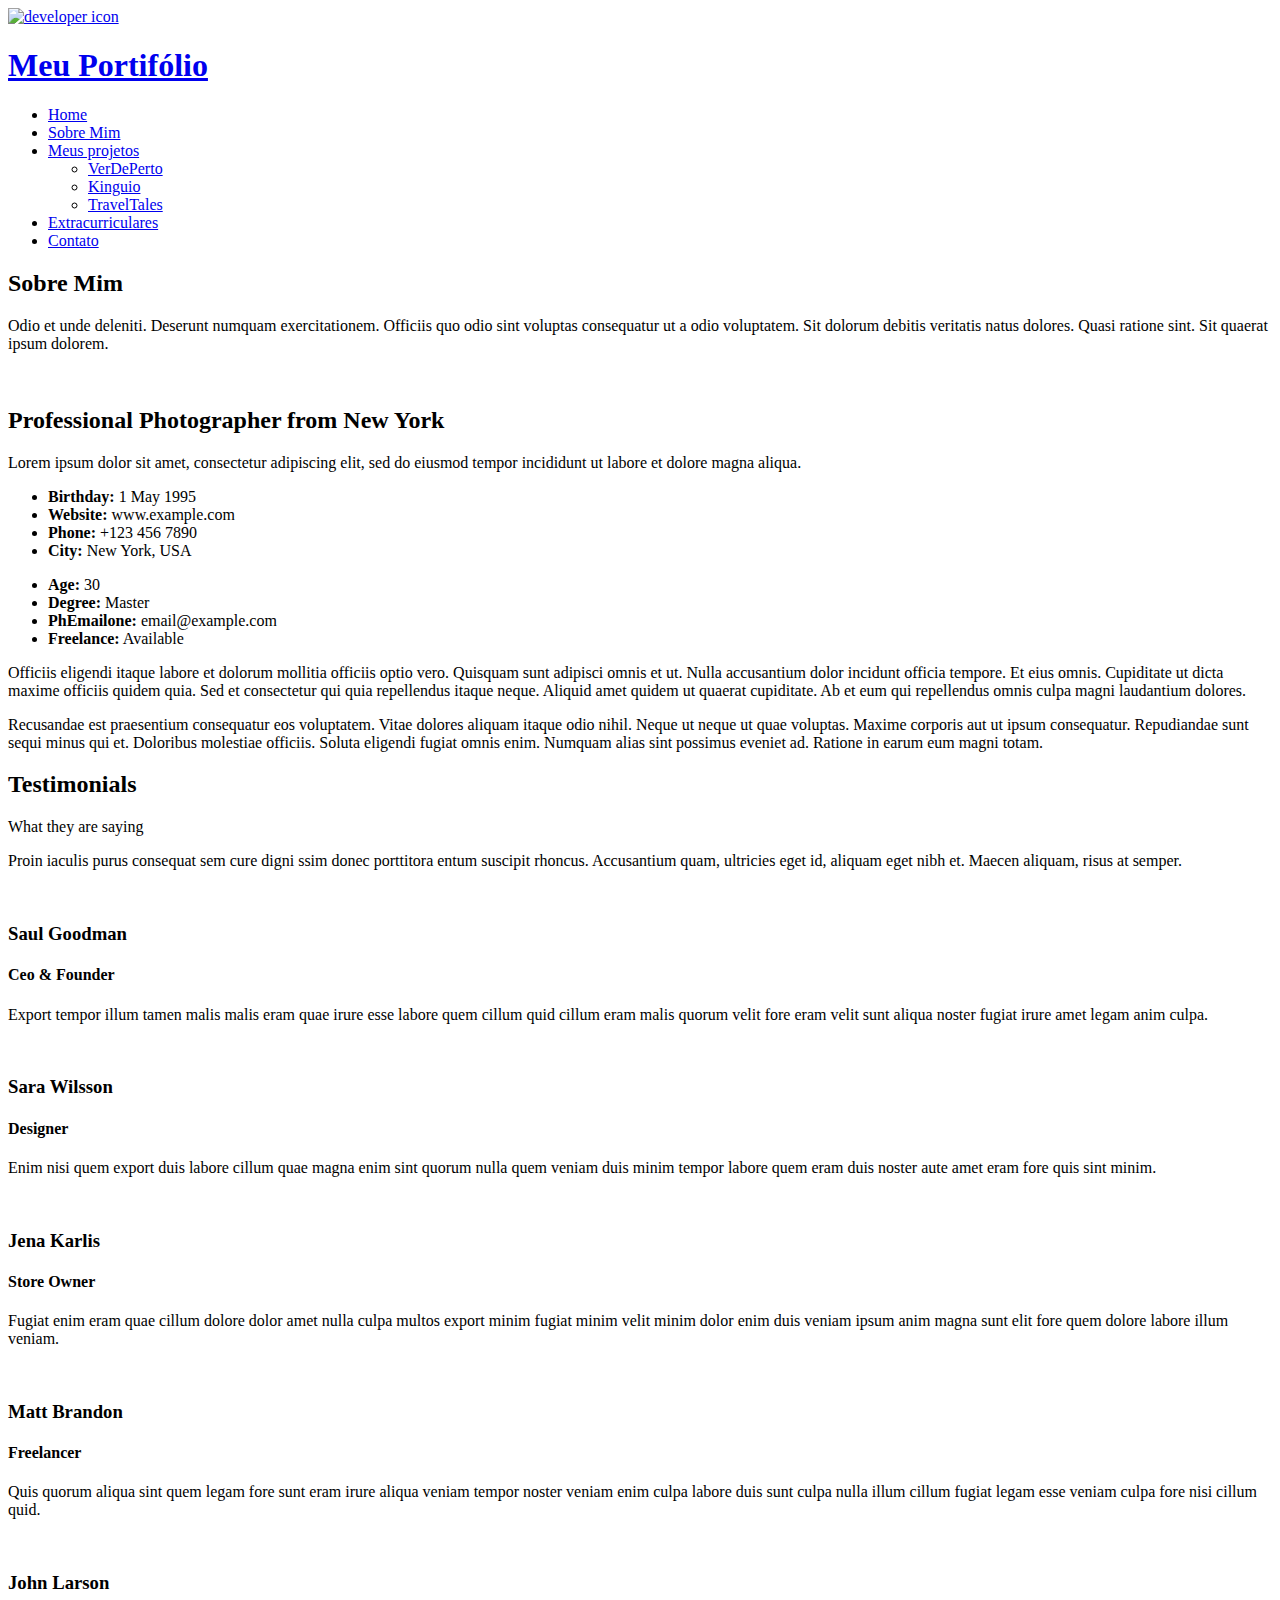
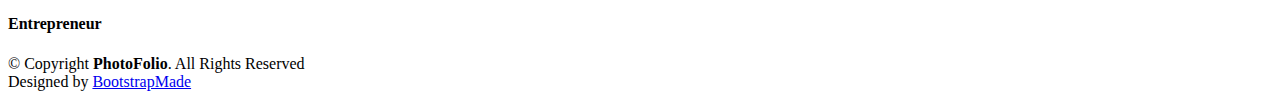
==== about.html @ e9c70b8e "Add files via upload" ====
<!DOCTYPE html>
<html lang="en">

<head>
  <meta charset="utf-8">
  <meta content="width=device-width, initial-scale=1.0" name="viewport">

  <title>Radássila Silva</title>
  <meta content="" name="description">
  <meta content="" name="keywords">

  <!-- Favicons -->
  <link href="assets/img/favicon.png" rel="icon">
  <link href="assets/img/apple-touch-icon.png" rel="apple-touch-icon">

  <!-- Google Fonts -->
  <link rel="preconnect" href="https://fonts.googleapis.com">
  <link rel="preconnect" href="https://fonts.gstatic.com" crossorigin>
  <link href="https://fonts.googleapis.com/css2?family=Open+Sans:ital,wght@0,300;0,400;0,500;0,600;0,700;1,300;1,400;1,600;1,700&family=Inter:ital,wght@0,300;0,400;0,500;0,600;0,700;1,300;1,400;1,500;1,600;1,700&family=Cardo:ital,wght@0,400;0,700;1,400&display=swap" rel="stylesheet">

  <!-- Vendor CSS Files -->
  <link href="assets/vendor/bootstrap/css/bootstrap.min.css" rel="stylesheet">
  <link href="assets/vendor/bootstrap-icons/bootstrap-icons.css" rel="stylesheet">
  <link href="assets/vendor/swiper/swiper-bundle.min.css" rel="stylesheet">
  <link href="assets/vendor/glightbox/css/glightbox.min.css" rel="stylesheet">
  <link href="assets/vendor/aos/aos.css" rel="stylesheet">

  <!-- Template Main CSS File -->
  <link href="assets/css/main.css" rel="stylesheet">

  <!-- =======================================================
  * Template Name: PhotoFolio
  * Template URL: https://bootstrapmade.com/photofolio-bootstrap-photography-website-template/
  * Updated: Mar 17 2024 with Bootstrap v5.3.3
  * Author: BootstrapMade.com
  * License: https://bootstrapmade.com/license/
  ======================================================== -->
</head>

<body>

  <!-- ======= Header ======= -->
  <header id="header" class="header d-flex align-items-center fixed-top">
    <div class="container-fluid d-flex align-items-center justify-content-between">

      <a href="#" class="logo d-flex align-items-center  me-auto me-lg-0">
        <!-- Uncomment the line below if you also wish to use an image logo -->
        <!-- <img src="assets/img/logo.png" alt=""> -->
        <img id="dev" src="assets/img/azul.png" alt="developer icon">
        <h1>Meu Portifólio</h1>
      </a>

      <nav id="navbar" class="navbar">
        <ul>
          <li><a href="index.html" >Home</a></li>
          <li><a href="about.html" class="active" >Sobre Mim</a></li>
          <li class="dropdown"><a href="#"><span>Meus projetos</span> <i class="bi bi-chevron-down dropdown-indicator"></i></a>
            <ul>
              <li><a href="gallery.html">VerDePerto</a></li>
              <li><a href="gallery.html">Kinguio</a></li>
              <li><a href="gallery.html">TravelTales</a></li>

            </ul>
          </li>
          <li><a href="services.html">Extracurriculares</a></li>
          <li><a href="contact.html">Contato</a></li>
        </ul>
      </nav><!-- .navbar -->

      <div class="header-social-links">
        <a href="https://instagram.com/radassila_beka?igshid=OGQ5ZDc2ODk2ZA==" class="instagram"><i class="bi bi-instagram"></i></a>
        <a href="https://www.linkedin.com/in/radassilasilva" class="linkedin"><i class="bi bi-linkedin"></i></i></a>
        <a href="https://github.com/radassila" class="github"><i class="bi bi-github"></i></a>
        <a href="mailto:rebekaradassila@gmail.com" class="email"><i class="bi bi-envelope-paper-fill"></i></a>
      </div>
      <i class="mobile-nav-toggle mobile-nav-show bi bi-list"></i>
      <i class="mobile-nav-toggle mobile-nav-hide d-none bi bi-x"></i>

    </div>
  </header><!-- End Header -->

  <main id="main" data-aos="fade" data-aos-delay="1500">

    <!-- ======= End Page Header ======= -->
    <div class="page-header d-flex align-items-center">
      <div class="container position-relative">
        <div class="row d-flex justify-content-center">
          <div class="col-lg-6 text-center">
            <h2>Sobre Mim</h2>
            <p>Odio et unde deleniti. Deserunt numquam exercitationem. Officiis quo odio sint voluptas consequatur ut a odio voluptatem. Sit dolorum debitis veritatis natus dolores. Quasi ratione sint. Sit quaerat ipsum dolorem.</p>

          </div>
        </div>
      </div>
    </div><!-- End Page Header -->

    <!-- ======= About Section ======= -->
    <section id="about" class="about">
      <div class="container">

        <div class="row gy-4 justify-content-center">
          <div class="col-lg-4">
            <img src="assets/img/profile-img.jpg" class="img-fluid" alt="">
          </div>
          <div class="col-lg-5 content">
            <h2>Professional Photographer from New York</h2>
            <p class="fst-italic py-3">
              Lorem ipsum dolor sit amet, consectetur adipiscing elit, sed do eiusmod tempor incididunt ut labore et dolore
              magna aliqua.
            </p>
            <div class="row">
              <div class="col-lg-6">
                <ul>
                  <li><i class="bi bi-chevron-right"></i> <strong>Birthday:</strong> <span>1 May 1995</span></li>
                  <li><i class="bi bi-chevron-right"></i> <strong>Website:</strong> <span>www.example.com</span></li>
                  <li><i class="bi bi-chevron-right"></i> <strong>Phone:</strong> <span>+123 456 7890</span></li>
                  <li><i class="bi bi-chevron-right"></i> <strong>City:</strong> <span>New York, USA</span></li>
                </ul>
              </div>
              <div class="col-lg-6">
                <ul>
                  <li><i class="bi bi-chevron-right"></i> <strong>Age:</strong> <span>30</span></li>
                  <li><i class="bi bi-chevron-right"></i> <strong>Degree:</strong> <span>Master</span></li>
                  <li><i class="bi bi-chevron-right"></i> <strong>PhEmailone:</strong> <span>email@example.com</span></li>
                  <li><i class="bi bi-chevron-right"></i> <strong>Freelance:</strong> <span>Available</span></li>
                </ul>
              </div>
            </div>
            <p class="py-3">
              Officiis eligendi itaque labore et dolorum mollitia officiis optio vero. Quisquam sunt adipisci omnis et ut. Nulla accusantium dolor incidunt officia tempore. Et eius omnis.
              Cupiditate ut dicta maxime officiis quidem quia. Sed et consectetur qui quia repellendus itaque neque. Aliquid amet quidem ut quaerat cupiditate. Ab et eum qui repellendus omnis culpa magni laudantium dolores.
            </p>
            <p class="m-0">
              Recusandae est praesentium consequatur eos voluptatem. Vitae dolores aliquam itaque odio nihil. Neque ut neque ut quae voluptas. Maxime corporis aut ut ipsum consequatur. Repudiandae sunt sequi minus qui et. Doloribus molestiae officiis.
              Soluta eligendi fugiat omnis enim. Numquam alias sint possimus eveniet ad. Ratione in earum eum magni totam.
            </p>
          </div>
        </div>

      </div>
    </section><!-- End About Section -->

    <!-- ======= Testimonials Section ======= -->
    <section id="testimonials" class="testimonials">
      <div class="container">

        <div class="section-header">
          <h2>Testimonials</h2>
          <p>What they are saying</p>
        </div>

        <div class="slides-3 swiper">
          <div class="swiper-wrapper">

            <div class="swiper-slide">
              <div class="testimonial-item">
                <div class="stars">
                  <i class="bi bi-star-fill"></i><i class="bi bi-star-fill"></i><i class="bi bi-star-fill"></i><i class="bi bi-star-fill"></i><i class="bi bi-star-fill"></i>
                </div>
                <p>
                  Proin iaculis purus consequat sem cure digni ssim donec porttitora entum suscipit rhoncus. Accusantium quam, ultricies eget id, aliquam eget nibh et. Maecen aliquam, risus at semper.
                </p>
                <div class="profile mt-auto">
                  <img src="assets/img/testimonials/testimonials-1.jpg" class="testimonial-img" alt="">
                  <h3>Saul Goodman</h3>
                  <h4>Ceo &amp; Founder</h4>
                </div>
              </div>
            </div><!-- End testimonial item -->

            <div class="swiper-slide">
              <div class="testimonial-item">
                <div class="stars">
                  <i class="bi bi-star-fill"></i><i class="bi bi-star-fill"></i><i class="bi bi-star-fill"></i><i class="bi bi-star-fill"></i><i class="bi bi-star-fill"></i>
                </div>
                <p>
                  Export tempor illum tamen malis malis eram quae irure esse labore quem cillum quid cillum eram malis quorum velit fore eram velit sunt aliqua noster fugiat irure amet legam anim culpa.
                </p>
                <div class="profile mt-auto">
                  <img src="assets/img/testimonials/testimonials-2.jpg" class="testimonial-img" alt="">
                  <h3>Sara Wilsson</h3>
                  <h4>Designer</h4>
                </div>
              </div>
            </div><!-- End testimonial item -->

            <div class="swiper-slide">
              <div class="testimonial-item">
                <div class="stars">
                  <i class="bi bi-star-fill"></i><i class="bi bi-star-fill"></i><i class="bi bi-star-fill"></i><i class="bi bi-star-fill"></i><i class="bi bi-star-fill"></i>
                </div>
                <p>
                  Enim nisi quem export duis labore cillum quae magna enim sint quorum nulla quem veniam duis minim tempor labore quem eram duis noster aute amet eram fore quis sint minim.
                </p>
                <div class="profile mt-auto">
                  <img src="assets/img/testimonials/testimonials-3.jpg" class="testimonial-img" alt="">
                  <h3>Jena Karlis</h3>
                  <h4>Store Owner</h4>
                </div>
              </div>
            </div><!-- End testimonial item -->

            <div class="swiper-slide">
              <div class="testimonial-item">
                <div class="stars">
                  <i class="bi bi-star-fill"></i><i class="bi bi-star-fill"></i><i class="bi bi-star-fill"></i><i class="bi bi-star-fill"></i><i class="bi bi-star-fill"></i>
                </div>
                <p>
                  Fugiat enim eram quae cillum dolore dolor amet nulla culpa multos export minim fugiat minim velit minim dolor enim duis veniam ipsum anim magna sunt elit fore quem dolore labore illum veniam.
                </p>
                <div class="profile mt-auto">
                  <img src="assets/img/testimonials/testimonials-4.jpg" class="testimonial-img" alt="">
                  <h3>Matt Brandon</h3>
                  <h4>Freelancer</h4>
                </div>
              </div>
            </div><!-- End testimonial item -->

            <div class="swiper-slide">
              <div class="testimonial-item">
                <div class="stars">
                  <i class="bi bi-star-fill"></i><i class="bi bi-star-fill"></i><i class="bi bi-star-fill"></i><i class="bi bi-star-fill"></i><i class="bi bi-star-fill"></i>
                </div>
                <p>
                  Quis quorum aliqua sint quem legam fore sunt eram irure aliqua veniam tempor noster veniam enim culpa labore duis sunt culpa nulla illum cillum fugiat legam esse veniam culpa fore nisi cillum quid.
                </p>
                <div class="profile mt-auto">
                  <img src="assets/img/testimonials/testimonials-5.jpg" class="testimonial-img" alt="">
                  <h3>John Larson</h3>
                  <h4>Entrepreneur</h4>
                </div>
              </div>
            </div><!-- End testimonial item -->

          </div>
          <div class="swiper-pagination"></div>
        </div>

      </div>
    </section><!-- End Testimonials Section -->

  </main><!-- End #main -->

  <!-- ======= Footer ======= -->
  <footer id="footer" class="footer">
    <div class="container">
      <div class="copyright">
        &copy; Copyright <strong><span>PhotoFolio</span></strong>. All Rights Reserved
      </div>
      <div class="credits">
        <!-- All the links in the footer should remain intact. -->
        <!-- You can delete the links only if you purchased the pro version. -->
        <!-- Licensing information: https://bootstrapmade.com/license/ -->
        <!-- Purchase the pro version with working PHP/AJAX contact form: https://bootstrapmade.com/photofolio-bootstrap-photography-website-template/ -->
        Designed by <a href="https://bootstrapmade.com/">BootstrapMade</a>
      </div>
    </div>
  </footer><!-- End Footer -->

  <a href="#" class="scroll-top d-flex align-items-center justify-content-center"><i class="bi bi-arrow-up-short"></i></a>

  <div id="preloader">
    <div class="line"></div>
  </div>

  <!-- Vendor JS Files -->
  <script src="assets/vendor/bootstrap/js/bootstrap.bundle.min.js"></script>
  <script src="assets/vendor/swiper/swiper-bundle.min.js"></script>
  <script src="assets/vendor/glightbox/js/glightbox.min.js"></script>
  <script src="assets/vendor/aos/aos.js"></script>
  <script src="assets/vendor/php-email-form/validate.js"></script>

  <!-- Template Main JS File -->
  <script src="assets/js/main.js"></script>

</body>

</html>
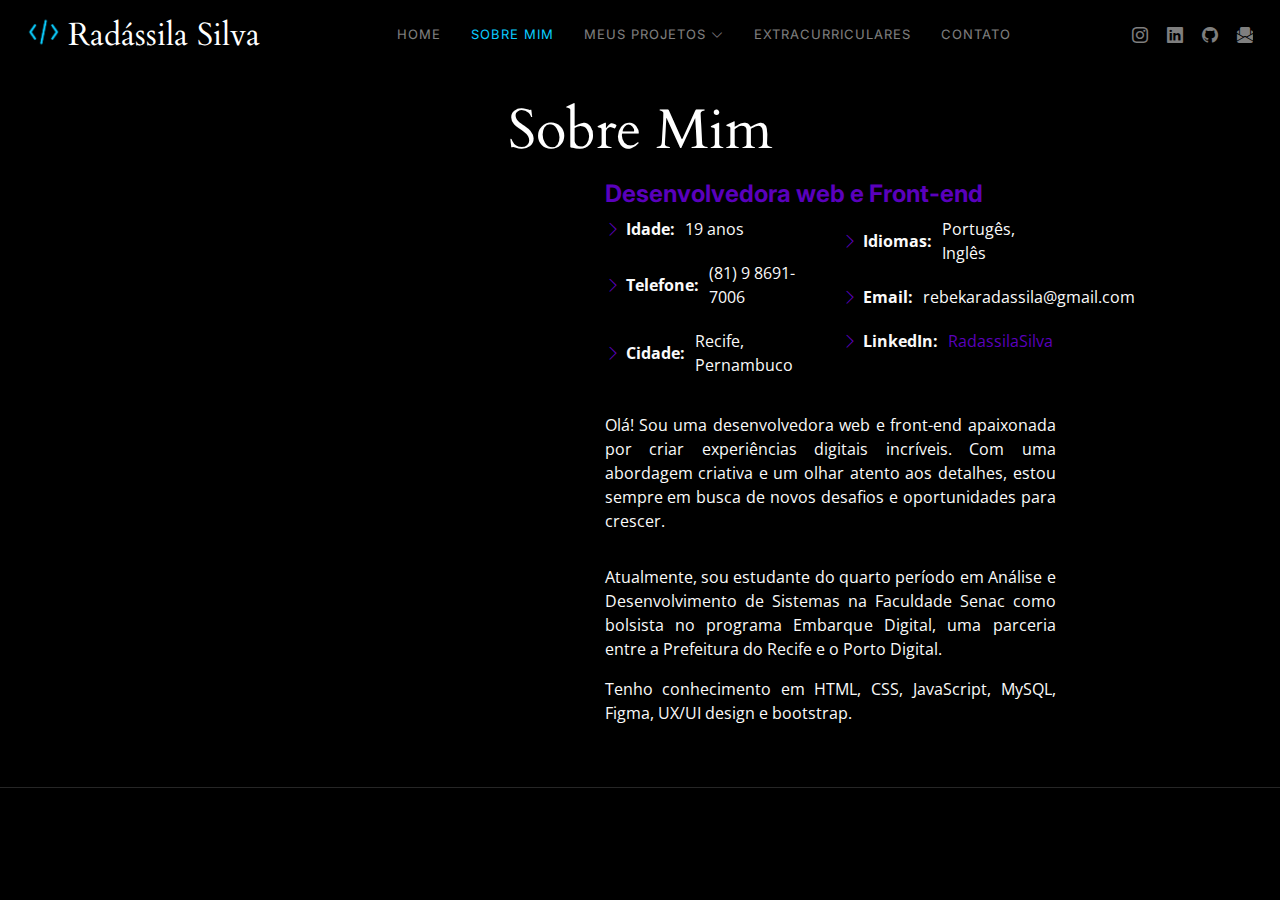
==== commit f4a7d146: "Update about.html" ====
--- a/about.html
+++ b/about.html
@@ -1,5 +1,5 @@
 <!DOCTYPE html>
-<html lang="en">
+<html lang="pt-br">
 
 <head>
   <meta charset="utf-8">
@@ -28,13 +28,6 @@
   <!-- Template Main CSS File -->
   <link href="assets/css/main.css" rel="stylesheet">
 
-  <!-- =======================================================
-  * Template Name: PhotoFolio
-  * Template URL: https://bootstrapmade.com/photofolio-bootstrap-photography-website-template/
-  * Updated: Mar 17 2024 with Bootstrap v5.3.3
-  * Author: BootstrapMade.com
-  * License: https://bootstrapmade.com/license/
-  ======================================================== -->
 </head>
 
 <body>
@@ -43,27 +36,26 @@
   <header id="header" class="header d-flex align-items-center fixed-top">
     <div class="container-fluid d-flex align-items-center justify-content-between">
 
-      <a href="#" class="logo d-flex align-items-center  me-auto me-lg-0">
-        <!-- Uncomment the line below if you also wish to use an image logo -->
-        <!-- <img src="assets/img/logo.png" alt=""> -->
+      <a href="index.html" class="logo d-flex align-items-center  me-auto me-lg-0">
         <img id="dev" src="assets/img/azul.png" alt="developer icon">
-        <h1>Meu Portifólio</h1>
+        <h1>Radássila Silva</h1>
       </a>
 
       <nav id="navbar" class="navbar">
         <ul>
           <li><a href="index.html" >Home</a></li>
-          <li><a href="about.html" class="active" >Sobre Mim</a></li>
+          <li><a href="about.html" class="active">Sobre Mim</a></li>
           <li class="dropdown"><a href="#"><span>Meus projetos</span> <i class="bi bi-chevron-down dropdown-indicator"></i></a>
             <ul>
-              <li><a href="gallery.html">VerDePerto</a></li>
-              <li><a href="gallery.html">Kinguio</a></li>
-              <li><a href="gallery.html">TravelTales</a></li>
+              <li><a href="gallery-single1.html">VerDePerto</a></li>
+              <li><a href="gallery-single2.html">Kinguio</a></li>
+              <li><a href="gallery-single3.html">TravelTales</a></li>
+              <li><a href="gallery-single4.html">MangueList</a></li>
 
             </ul>
           </li>
-          <li><a href="services.html">Extracurriculares</a></li>
-          <li><a href="contact.html">Contato</a></li>
+          <li><a href="extracurriculares.html">Extracurriculares</a></li>
+          <li><a href="extracurriculares.html">Contato</a></li>
         </ul>
       </nav><!-- .navbar -->
 
@@ -87,8 +79,7 @@
         <div class="row d-flex justify-content-center">
           <div class="col-lg-6 text-center">
             <h2>Sobre Mim</h2>
-            <p>Odio et unde deleniti. Deserunt numquam exercitationem. Officiis quo odio sint voluptas consequatur ut a odio voluptatem. Sit dolorum debitis veritatis natus dolores. Quasi ratione sint. Sit quaerat ipsum dolorem.</p>
-
+           
           </div>
         </div>
       </div>
@@ -100,161 +91,47 @@
 
         <div class="row gy-4 justify-content-center">
           <div class="col-lg-4">
-            <img src="assets/img/profile-img.jpg" class="img-fluid" alt="">
+            <img src="assets/img/profile-img.jpeg" class="img-fluid" alt="">
           </div>
           <div class="col-lg-5 content">
-            <h2>Professional Photographer from New York</h2>
-            <p class="fst-italic py-3">
-              Lorem ipsum dolor sit amet, consectetur adipiscing elit, sed do eiusmod tempor incididunt ut labore et dolore
-              magna aliqua.
-            </p>
+            <h2>Desenvolvedora web e Front-end</h2>
             <div class="row">
               <div class="col-lg-6">
                 <ul>
-                  <li><i class="bi bi-chevron-right"></i> <strong>Birthday:</strong> <span>1 May 1995</span></li>
-                  <li><i class="bi bi-chevron-right"></i> <strong>Website:</strong> <span>www.example.com</span></li>
-                  <li><i class="bi bi-chevron-right"></i> <strong>Phone:</strong> <span>+123 456 7890</span></li>
-                  <li><i class="bi bi-chevron-right"></i> <strong>City:</strong> <span>New York, USA</span></li>
+                  <li><i class="bi bi-chevron-right"></i> <strong>Idade:</strong> <span>19 anos</span></li>                  
+                  <li><i class="bi bi-chevron-right"></i> <strong>Telefone:</strong> <span>(81) 9 8691-7006</span></li>
+                  <li><i class="bi bi-chevron-right"></i> <strong>Cidade:</strong> <span>Recife, Pernambuco</span></li>
                 </ul>
               </div>
               <div class="col-lg-6">
                 <ul>
-                  <li><i class="bi bi-chevron-right"></i> <strong>Age:</strong> <span>30</span></li>
-                  <li><i class="bi bi-chevron-right"></i> <strong>Degree:</strong> <span>Master</span></li>
-                  <li><i class="bi bi-chevron-right"></i> <strong>PhEmailone:</strong> <span>email@example.com</span></li>
-                  <li><i class="bi bi-chevron-right"></i> <strong>Freelance:</strong> <span>Available</span></li>
+                  <li><i class="bi bi-chevron-right"></i> <strong>Idiomas:</strong> <span>Portugês, Inglês</span></li>                
+                  <li><i class="bi bi-chevron-right"></i> <strong>Email:</strong> <span>rebekaradassila@gmail.com</span></li>
+                  <li><i class="bi bi-chevron-right"></i> <strong>LinkedIn:</strong> <a href="https://www.linkedin.com/in/radassilasilva"><span>RadassilaSilva</span></a></li>
                 </ul>
+              
               </div>
             </div>
             <p class="py-3">
-              Officiis eligendi itaque labore et dolorum mollitia officiis optio vero. Quisquam sunt adipisci omnis et ut. Nulla accusantium dolor incidunt officia tempore. Et eius omnis.
-              Cupiditate ut dicta maxime officiis quidem quia. Sed et consectetur qui quia repellendus itaque neque. Aliquid amet quidem ut quaerat cupiditate. Ab et eum qui repellendus omnis culpa magni laudantium dolores.
+              Olá! Sou uma desenvolvedora web e front-end apaixonada por criar experiências digitais incríveis. Com uma abordagem criativa e um olhar atento aos detalhes, estou sempre em busca de novos desafios e oportunidades para crescer.
             </p>
             <p class="m-0">
-              Recusandae est praesentium consequatur eos voluptatem. Vitae dolores aliquam itaque odio nihil. Neque ut neque ut quae voluptas. Maxime corporis aut ut ipsum consequatur. Repudiandae sunt sequi minus qui et. Doloribus molestiae officiis.
-              Soluta eligendi fugiat omnis enim. Numquam alias sint possimus eveniet ad. Ratione in earum eum magni totam.
+              Atualmente, sou estudante do quarto período em Análise e Desenvolvimento de Sistemas na Faculdade Senac como bolsista no programa Embarque Digital, uma parceria entre a Prefeitura do Recife e o Porto Digital. 
             </p>
+            <p class="py-3">
+              Tenho conhecimento em HTML, CSS, JavaScript, MySQL, Figma, UX/UI design e bootstrap.
           </div>
         </div>
 
       </div>
     </section><!-- End About Section -->
-
-    <!-- ======= Testimonials Section ======= -->
-    <section id="testimonials" class="testimonials">
-      <div class="container">
-
-        <div class="section-header">
-          <h2>Testimonials</h2>
-          <p>What they are saying</p>
-        </div>
-
-        <div class="slides-3 swiper">
-          <div class="swiper-wrapper">
-
-            <div class="swiper-slide">
-              <div class="testimonial-item">
-                <div class="stars">
-                  <i class="bi bi-star-fill"></i><i class="bi bi-star-fill"></i><i class="bi bi-star-fill"></i><i class="bi bi-star-fill"></i><i class="bi bi-star-fill"></i>
-                </div>
-                <p>
-                  Proin iaculis purus consequat sem cure digni ssim donec porttitora entum suscipit rhoncus. Accusantium quam, ultricies eget id, aliquam eget nibh et. Maecen aliquam, risus at semper.
-                </p>
-                <div class="profile mt-auto">
-                  <img src="assets/img/testimonials/testimonials-1.jpg" class="testimonial-img" alt="">
-                  <h3>Saul Goodman</h3>
-                  <h4>Ceo &amp; Founder</h4>
-                </div>
-              </div>
-            </div><!-- End testimonial item -->
-
-            <div class="swiper-slide">
-              <div class="testimonial-item">
-                <div class="stars">
-                  <i class="bi bi-star-fill"></i><i class="bi bi-star-fill"></i><i class="bi bi-star-fill"></i><i class="bi bi-star-fill"></i><i class="bi bi-star-fill"></i>
-                </div>
-                <p>
-                  Export tempor illum tamen malis malis eram quae irure esse labore quem cillum quid cillum eram malis quorum velit fore eram velit sunt aliqua noster fugiat irure amet legam anim culpa.
-                </p>
-                <div class="profile mt-auto">
-                  <img src="assets/img/testimonials/testimonials-2.jpg" class="testimonial-img" alt="">
-                  <h3>Sara Wilsson</h3>
-                  <h4>Designer</h4>
-                </div>
-              </div>
-            </div><!-- End testimonial item -->
-
-            <div class="swiper-slide">
-              <div class="testimonial-item">
-                <div class="stars">
-                  <i class="bi bi-star-fill"></i><i class="bi bi-star-fill"></i><i class="bi bi-star-fill"></i><i class="bi bi-star-fill"></i><i class="bi bi-star-fill"></i>
-                </div>
-                <p>
-                  Enim nisi quem export duis labore cillum quae magna enim sint quorum nulla quem veniam duis minim tempor labore quem eram duis noster aute amet eram fore quis sint minim.
-                </p>
-                <div class="profile mt-auto">
-                  <img src="assets/img/testimonials/testimonials-3.jpg" class="testimonial-img" alt="">
-                  <h3>Jena Karlis</h3>
-                  <h4>Store Owner</h4>
-                </div>
-              </div>
-            </div><!-- End testimonial item -->
-
-            <div class="swiper-slide">
-              <div class="testimonial-item">
-                <div class="stars">
-                  <i class="bi bi-star-fill"></i><i class="bi bi-star-fill"></i><i class="bi bi-star-fill"></i><i class="bi bi-star-fill"></i><i class="bi bi-star-fill"></i>
-                </div>
-                <p>
-                  Fugiat enim eram quae cillum dolore dolor amet nulla culpa multos export minim fugiat minim velit minim dolor enim duis veniam ipsum anim magna sunt elit fore quem dolore labore illum veniam.
-                </p>
-                <div class="profile mt-auto">
-                  <img src="assets/img/testimonials/testimonials-4.jpg" class="testimonial-img" alt="">
-                  <h3>Matt Brandon</h3>
-                  <h4>Freelancer</h4>
-                </div>
-              </div>
-            </div><!-- End testimonial item -->
-
-            <div class="swiper-slide">
-              <div class="testimonial-item">
-                <div class="stars">
-                  <i class="bi bi-star-fill"></i><i class="bi bi-star-fill"></i><i class="bi bi-star-fill"></i><i class="bi bi-star-fill"></i><i class="bi bi-star-fill"></i>
-                </div>
-                <p>
-                  Quis quorum aliqua sint quem legam fore sunt eram irure aliqua veniam tempor noster veniam enim culpa labore duis sunt culpa nulla illum cillum fugiat legam esse veniam culpa fore nisi cillum quid.
-                </p>
-                <div class="profile mt-auto">
-                  <img src="assets/img/testimonials/testimonials-5.jpg" class="testimonial-img" alt="">
-                  <h3>John Larson</h3>
-                  <h4>Entrepreneur</h4>
-                </div>
-              </div>
-            </div><!-- End testimonial item -->
-
-          </div>
-          <div class="swiper-pagination"></div>
-        </div>
-
-      </div>
-    </section><!-- End Testimonials Section -->
+ 
 
   </main><!-- End #main -->
 
   <!-- ======= Footer ======= -->
   <footer id="footer" class="footer">
-    <div class="container">
-      <div class="copyright">
-        &copy; Copyright <strong><span>PhotoFolio</span></strong>. All Rights Reserved
-      </div>
-      <div class="credits">
-        <!-- All the links in the footer should remain intact. -->
-        <!-- You can delete the links only if you purchased the pro version. -->
-        <!-- Licensing information: https://bootstrapmade.com/license/ -->
-        <!-- Purchase the pro version with working PHP/AJAX contact form: https://bootstrapmade.com/photofolio-bootstrap-photography-website-template/ -->
-        Designed by <a href="https://bootstrapmade.com/">BootstrapMade</a>
-      </div>
-    </div>
+    
   </footer><!-- End Footer -->
 
   <a href="#" class="scroll-top d-flex align-items-center justify-content-center"><i class="bi bi-arrow-up-short"></i></a>
@@ -275,4 +152,4 @@
 
 </body>
 
-</html>+</html>
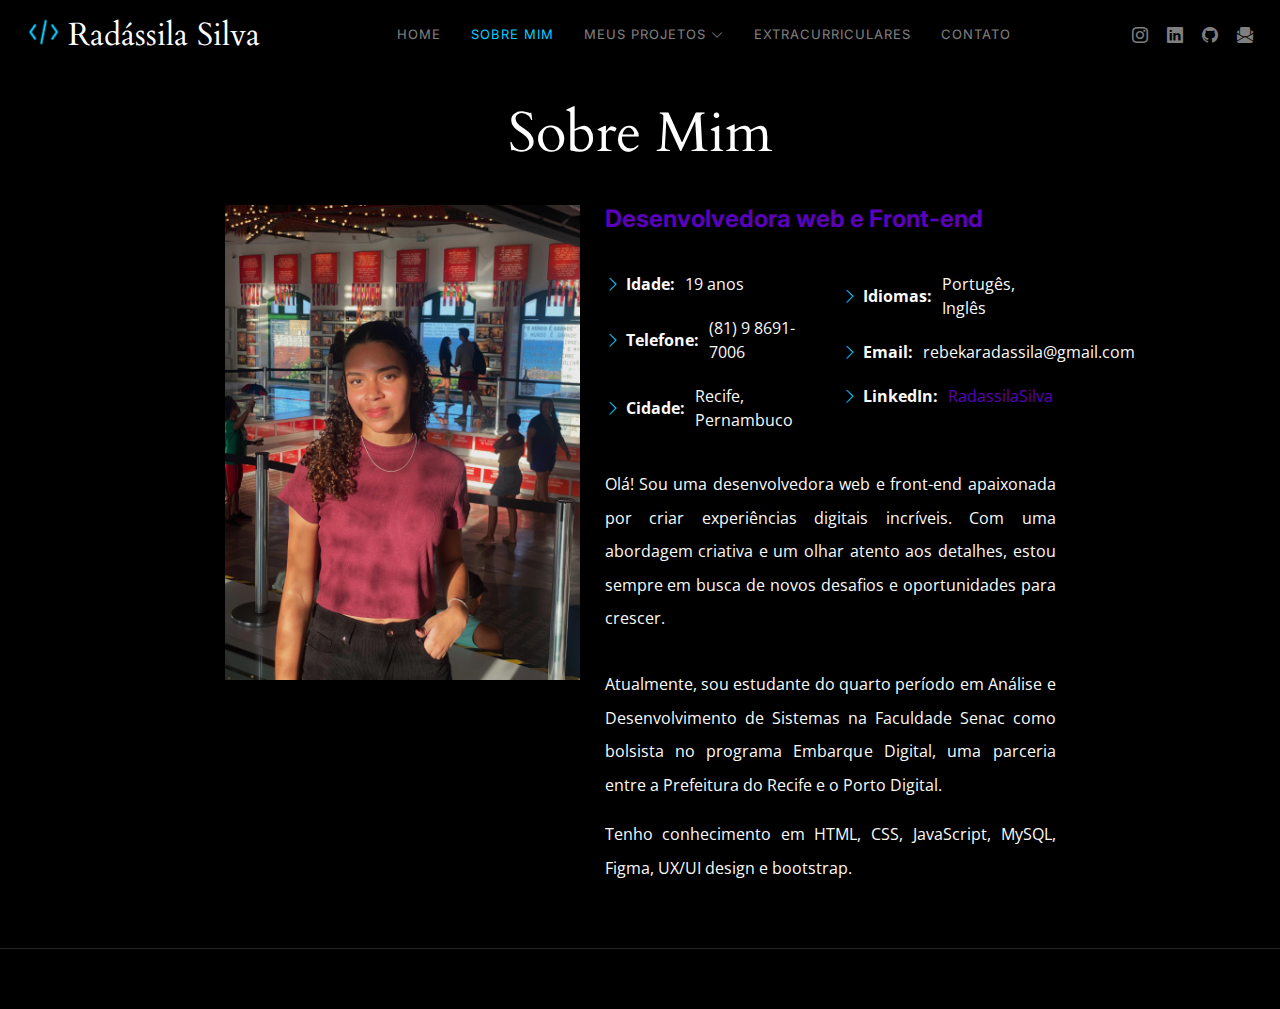
==== commit a8a35524: "Update about.html" ====
--- a/about.html
+++ b/about.html
@@ -55,7 +55,7 @@
             </ul>
           </li>
           <li><a href="extracurriculares.html">Extracurriculares</a></li>
-          <li><a href="extracurriculares.html">Contato</a></li>
+          <li><a href="contact.html">Contato</a></li>
         </ul>
       </nav><!-- .navbar -->
 
@@ -71,7 +71,7 @@
     </div>
   </header><!-- End Header -->
 
-  <main id="main" data-aos="fade" data-aos-delay="1500">
+  <main id="main" data-aos="fade" data-aos-delay="300">
 
     <!-- ======= End Page Header ======= -->
     <div class="page-header d-flex align-items-center">
--- a/assets/css/main.css
+++ b/assets/css/main.css
@@ -115,7 +115,7 @@
 # Page Header
 --------------------------------------------------------------*/
 .page-header {
-  padding: 90px 0 0px 0;
+  padding: 100px 0 0px 0;
   min-height: 20vh;
   position: relative;
 }
@@ -125,6 +125,7 @@
   font-weight: 500;
   color: #fff;
   font-family: var(--font-secondary);
+  padding-bottom: 30px;
 }
 
 @media (max-width: 768px) {
@@ -539,6 +540,7 @@
   font-weight: 700;
   font-size: 24px;
   color: var(--color-primary);
+  padding-bottom: 30px;
 }
 
 .about .content ul {
@@ -559,7 +561,7 @@
 .about .content ul i {
   font-size: 16px;
   margin-right: 5px;
-  color: var(--color-primary);
+  color: #0BCDFE;
   line-height: 0;
 }
 
@@ -902,6 +904,7 @@
   transition: all ease-in-out 0.4s;
   background: var(--color-secondary);
   height: 100%;
+  width: 100%;
   overflow: hidden;
   z-index: 1;
 }
@@ -1204,13 +1207,14 @@
 --------------------------------------------------------------*/
   @media (min-width: 1400px) {
     .container, .container-lg, .container-md, .container-sm, .container-xl, .container-xxl {
-        max-width: 900px;
+        max-width: 1400px;
     }
 }
 
 .container p{
   text-align: justify;
   border: 0%;
+  line-height: 2.1;
 }
 
 
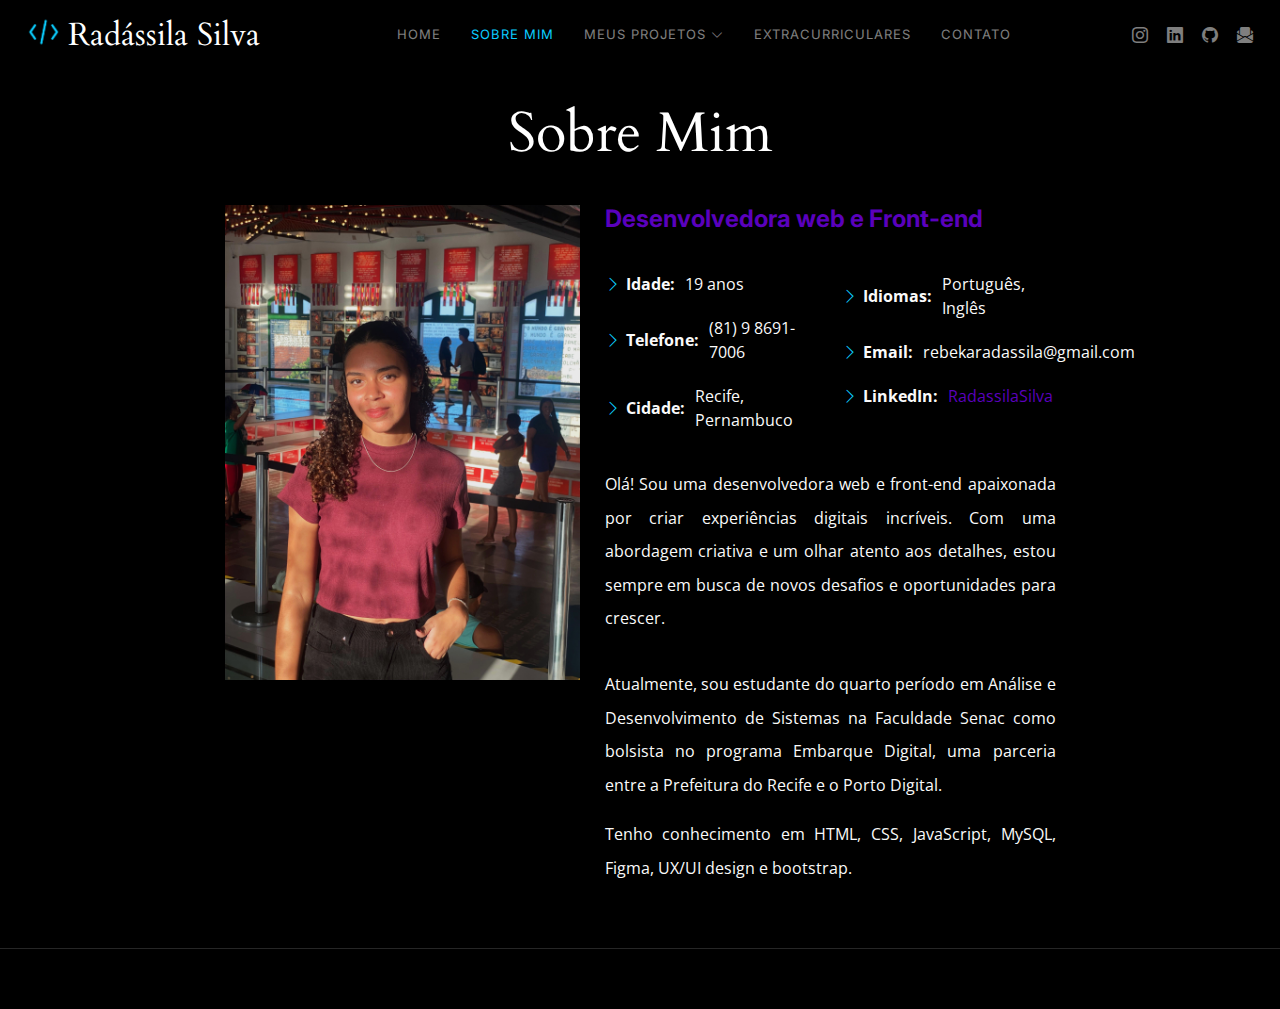
==== commit 861f626b: "Update about.html" ====
--- a/about.html
+++ b/about.html
@@ -105,7 +105,7 @@
               </div>
               <div class="col-lg-6">
                 <ul>
-                  <li><i class="bi bi-chevron-right"></i> <strong>Idiomas:</strong> <span>Portugês, Inglês</span></li>                
+                  <li><i class="bi bi-chevron-right"></i> <strong>Idiomas:</strong> <span>Português, Inglês</span></li>                
                   <li><i class="bi bi-chevron-right"></i> <strong>Email:</strong> <span>rebekaradassila@gmail.com</span></li>
                   <li><i class="bi bi-chevron-right"></i> <strong>LinkedIn:</strong> <a href="https://www.linkedin.com/in/radassilasilva"><span>RadassilaSilva</span></a></li>
                 </ul>
--- a/assets/css/main.css
+++ b/assets/css/main.css
@@ -1,15 +1,4 @@
-/**
-* Template Name: PhotoFolio
-* Template URL: https://bootstrapmade.com/photofolio-bootstrap-photography-website-template/
-* Updated: Mar 17 2024 with Bootstrap v5.3.3
-* Author: BootstrapMade.com
-* License: https://bootstrapmade.com/license/
-*/
-
-/*--------------------------------------------------------------
-# Set main reusable colors and fonts using CSS variables
-# Learn more about CSS variables at https://developer.mozilla.org/en-US/docs/Web/CSS/Using_CSS_custom_properties
---------------------------------------------------------------*/
+
 /* Fonts */
 :root {
   --font-default: "Open Sans", system-ui, -apple-system, "Segoe UI", Roboto, "Helvetica Neue", Arial, "Noto Sans", "Liberation Sans", sans-serif, "Apple Color Emoji", "Segoe UI Emoji", "Segoe UI Symbol", "Noto Color Emoji";
@@ -47,6 +36,8 @@
   font-family: var(--font-default);
   color: var(--color-default);
   background-color: #000;
+  overflow-x: hidden;
+
 
 }
 
@@ -1207,7 +1198,7 @@
 --------------------------------------------------------------*/
   @media (min-width: 1400px) {
     .container, .container-lg, .container-md, .container-sm, .container-xl, .container-xxl {
-        max-width: 1400px;
+        max-width: 1400px;     
     }
 }
 
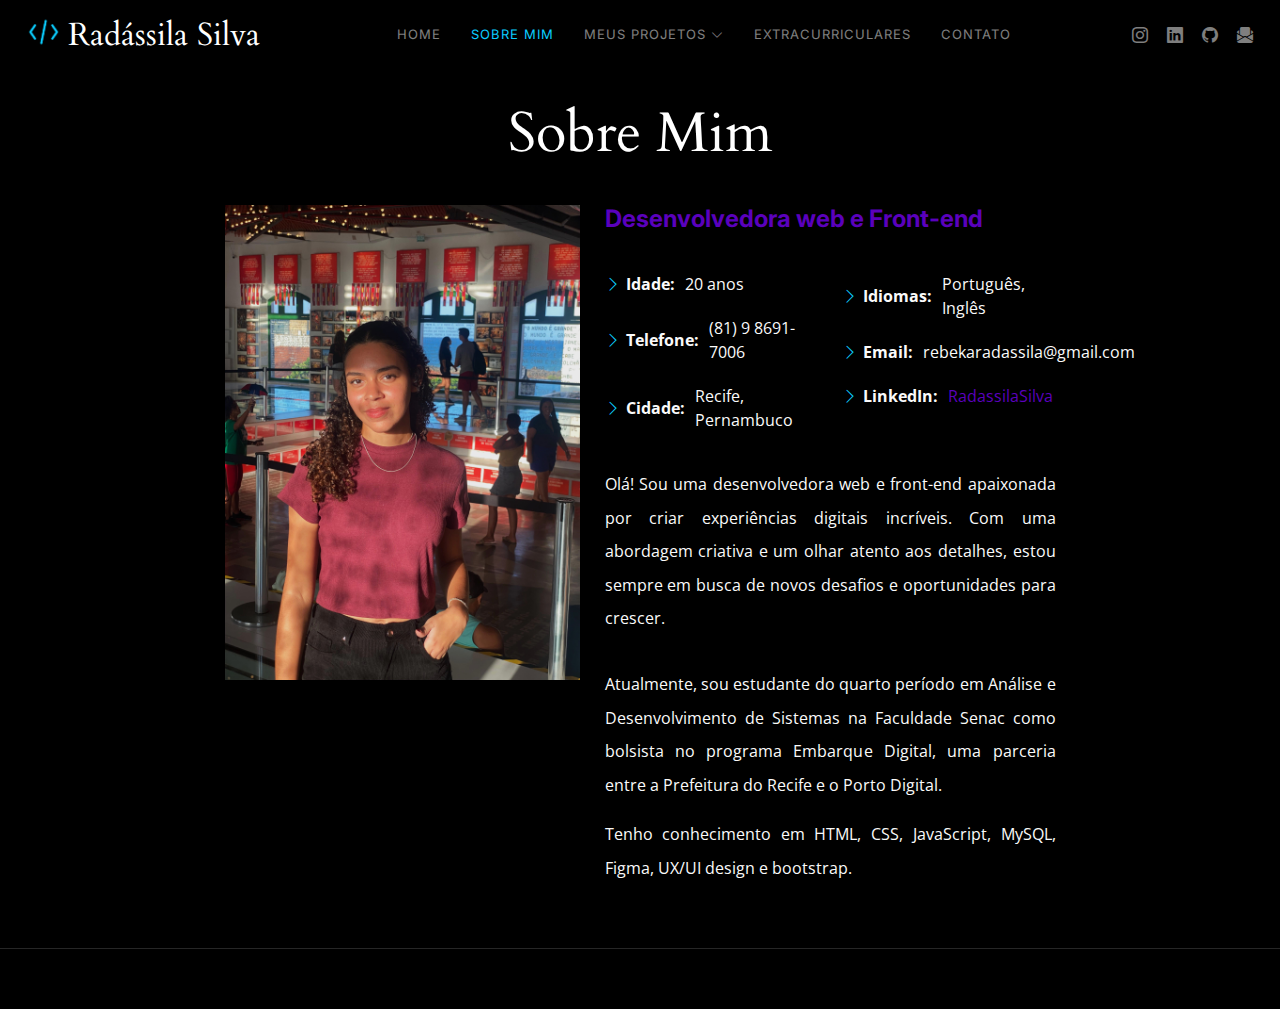
==== commit 4fd7e118: "Update about.html" ====
--- a/about.html
+++ b/about.html
@@ -98,7 +98,7 @@
             <div class="row">
               <div class="col-lg-6">
                 <ul>
-                  <li><i class="bi bi-chevron-right"></i> <strong>Idade:</strong> <span>19 anos</span></li>                  
+                  <li><i class="bi bi-chevron-right"></i> <strong>Idade:</strong> <span>20 anos</span></li>                  
                   <li><i class="bi bi-chevron-right"></i> <strong>Telefone:</strong> <span>(81) 9 8691-7006</span></li>
                   <li><i class="bi bi-chevron-right"></i> <strong>Cidade:</strong> <span>Recife, Pernambuco</span></li>
                 </ul>
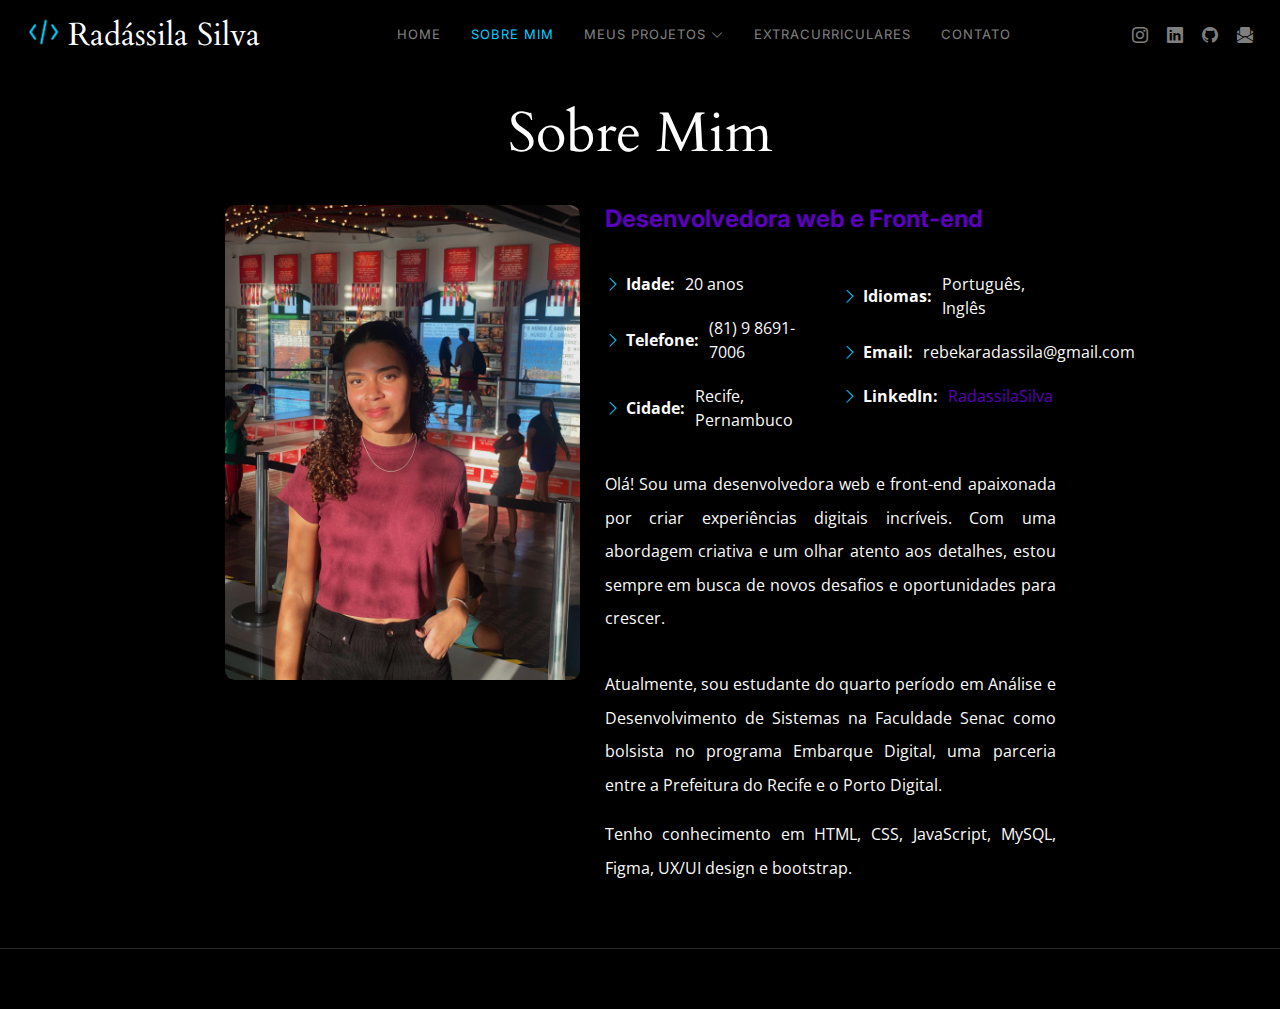
==== commit a44dab23: "Update about.html" ====
--- a/about.html
+++ b/about.html
@@ -11,7 +11,6 @@
 
   <!-- Favicons -->
   <link href="assets/img/favicon.png" rel="icon">
-  <link href="assets/img/apple-touch-icon.png" rel="apple-touch-icon">
 
   <!-- Google Fonts -->
   <link rel="preconnect" href="https://fonts.googleapis.com">
@@ -48,10 +47,9 @@
           <li class="dropdown"><a href="#"><span>Meus projetos</span> <i class="bi bi-chevron-down dropdown-indicator"></i></a>
             <ul>
               <li><a href="gallery-single1.html">VerDePerto</a></li>
-              <li><a href="gallery-single2.html">Kinguio</a></li>
+              <li><a href="gallery-single2.html">FastHealth</a></li>
               <li><a href="gallery-single3.html">TravelTales</a></li>
               <li><a href="gallery-single4.html">MangueList</a></li>
-
             </ul>
           </li>
           <li><a href="extracurriculares.html">Extracurriculares</a></li>
@@ -90,9 +88,12 @@
       <div class="container">
 
         <div class="row gy-4 justify-content-center">
+        
           <div class="col-lg-4">
-            <img src="assets/img/profile-img.jpeg" class="img-fluid" alt="">
-          </div>
+            <img src="assets/img/profile-img.jpeg" class="img-fluid" alt="minha foto">
+
+        </div>
+
           <div class="col-lg-5 content">
             <h2>Desenvolvedora web e Front-end</h2>
             <div class="row">
@@ -109,8 +110,9 @@
                   <li><i class="bi bi-chevron-right"></i> <strong>Email:</strong> <span>rebekaradassila@gmail.com</span></li>
                   <li><i class="bi bi-chevron-right"></i> <strong>LinkedIn:</strong> <a href="https://www.linkedin.com/in/radassilasilva"><span>RadassilaSilva</span></a></li>
                 </ul>
-              
               </div>
+
+             
             </div>
             <p class="py-3">
               Olá! Sou uma desenvolvedora web e front-end apaixonada por criar experiências digitais incríveis. Com uma abordagem criativa e um olhar atento aos detalhes, estou sempre em busca de novos desafios e oportunidades para crescer.
--- a/assets/css/main.css
+++ b/assets/css/main.css
@@ -28,16 +28,36 @@
 }
 
 
-
 /*--------------------------------------------------------------
 # General
 --------------------------------------------------------------*/
-body {
+
+body{
   font-family: var(--font-default);
   color: var(--color-default);
   background-color: #000;
   overflow-x: hidden;
-
+  overflow-y: scroll;
+  
+}
+
+body::-webkit-scrollbar {
+  width: 8px;
+}
+
+body::-webkit-scrollbar-track {
+  background:#22003D ; /* Cor do fundo da barra de rolagem */
+}
+
+body::-webkit-scrollbar-thumb {
+  background-color: var(--color-primary); /* Cor da barra de rolagem */
+  border-radius: 10px; /* Cantos arredondados */
+}
+
+html {
+  font-family: var(--font-default);
+  color: var(--color-default);
+  background-color: #000;
 
 }
 
@@ -61,7 +81,7 @@
 }
 
 .teste{
-    max-width: 90%;
+  max-width: 90%;
 
 }
 
@@ -141,10 +161,6 @@
   transition: 0.3s;
   color: #fff;
   background: var(--color-primary);
-}
-
-.page-header .cta-btn:hover {
-  background: #2cbc85;
 }
 
 /*--------------------------------------------------------------
@@ -182,39 +198,6 @@
 }
 
 /*--------------------------------------------------------------
-
-
-@keyframes lineincrease {
-  0% {
-    height: 0%;
-  }
-
-  100% {
-    height: 100%;
-  }
-}
-
-@keyframes linemove {
-  0% {
-    transform: translateY(200%);
-  }
-
-  100% {
-    transform: translateY(-100%);
-  }
-}
-
-@keyframes preloaderfinish {
-  0% {
-    width: 5 0%;
-  }
-
-  100% {
-    width: 0%;
-  }
-}
-
-/*--------------------------------------------------------------
 # Header
 
 --------------------------------------------------------------*/
@@ -257,6 +240,8 @@
   .header .logo i {
     font-size: 24px;
   }
+  
+  
 }
 
 .header .header-social-links {
@@ -417,7 +402,7 @@
 /*--------------------------------------------------------------
 # Mobile Navigation
 --------------------------------------------------------------*/
-@media (max-width: 1279px) {
+@media (max-width: 768px) {
   .navbar {
     position: fixed;
     top: 0;
@@ -527,6 +512,22 @@
 /*--------------------------------------------------------------
 # About Section
 --------------------------------------------------------------*/
+@media (max-width: 575px) {
+  .about img {
+    border-radius: 10px;
+   }
+
+   body{
+    overflow-x: hidden;
+   }
+}
+
+
+
+.about img {
+ border-radius: 10px;
+}
+
 .about .content h2 {
   font-weight: 700;
   font-size: 24px;
@@ -556,78 +557,6 @@
   line-height: 0;
 }
 
-/*--------------------------------------------------------------
-# Testimonials Section
---------------------------------------------------------------*/
-.testimonials {
-  margin-top: 80px;
-}
-
-.testimonials .testimonial-item {
-  box-sizing: content-box;
-  padding: 30px;
-  margin: 40px 30px;
-  background: var(--color-secondary);
-  min-height: 320px;
-  display: flex;
-  flex-direction: column;
-  text-align: center;
-  transition: 0.3s;
-}
-
-.testimonials .testimonial-item .stars {
-  margin-bottom: 15px;
-}
-
-.testimonials .testimonial-item .stars i {
-  color: #ffc107;
-  margin: 0 1px;
-}
-
-.testimonials .testimonial-item .testimonial-img {
-  width: 90px;
-  border-radius: 50%;
-  border: 5px solid #474a4d;
-  margin: 0 auto;
-}
-
-.testimonials .testimonial-item h3 {
-  font-size: 18px;
-  font-weight: bold;
-  margin: 10px 0 5px 0;
-  color: #fff;
-}
-
-.testimonials .testimonial-item h4 {
-  font-size: 14px;
-  color: rgba(255, 255, 255, 0.5);
-  margin: 0;
-}
-
-.testimonials .testimonial-item p {
-  font-style: italic;
-  margin: 0 auto 15px auto;
-}
-
-.testimonials .swiper-pagination {
-  margin-top: 20px;
-  position: relative;
-}
-
-.testimonials .swiper-pagination .swiper-pagination-bullet {
-  width: 12px;
-  height: 12px;
-  background-color: rgba(255, 255, 255, 0.2);
-  opacity: 1;
-}
-
-.testimonials .swiper-pagination .swiper-pagination-bullet-active {
-  background-color: rgba(255, 255, 255, 0.5);
-}
-
-.testimonials .swiper-slide {
-  opacity: 0.3;
-}
 
 @media (max-width: 1199px) {
   .testimonials .swiper-slide-active {
@@ -1026,86 +955,6 @@
   color: #fff;
 }
 
-.contact .php-email-form {
-  width: 100%;
-}
-
-.contact .php-email-form .form-group {
-  padding-bottom: 8px;
-}
-
-.contact .php-email-form .error-message {
-  display: none;
-  color: #fff;
-  background: #df1529;
-  text-align: left;
-  padding: 15px;
-  font-weight: 600;
-}
-
-.contact .php-email-form .error-message br+br {
-  margin-top: 25px;
-}
-
-.contact .php-email-form .sent-message {
-  display: none;
-  color: #fff;
-  background: var(--color-primary);
-  text-align: center;
-  padding: 15px;
-  font-weight: 600;
-}
-
-.contact .php-email-form .loading {
-  display: none;
-  background: var(--color-secondary);
-  text-align: center;
-  padding: 15px;
-  color: rgba(255, 255, 255, 0.6);
-}
-
-.contact .php-email-form .loading:before {
-  content: "";
-  display: inline-block;
-  border-radius: 50%;
-  width: 24px;
-  height: 24px;
-  margin: 0 10px -6px 0;
-  border: 3px solid var(--color-primary);
-  border-top-color: var(--color-secondary);
-  animation: animate-loading 1s linear infinite;
-}
-
-.contact .php-email-form input,
-.contact .php-email-form textarea {
-  border-radius: 4px;
-  box-shadow: none;
-  font-size: 14px;
-  background-color: var(--color-secondary);
-  border: 1px solid #2e3133;
-  color: #fff;
-}
-
-.contact .php-email-form input {
-  height: 44px;
-}
-
-.contact .php-email-form textarea {
-  padding: 10px 12px;
-}
-
-.contact .php-email-form button[type=submit] {
-  background: var(--color-primary);
-  border: 0;
-  padding: 10px 35px;
-  color: #fff;
-  transition: 0.4s;
-  border-radius: 4px;
-}
-
-.contact .php-email-form button[type=submit]:hover {
-  background: rgba(39, 167, 118, 0.8);
-}
 
 @keyframes animate-loading {
   0% {
